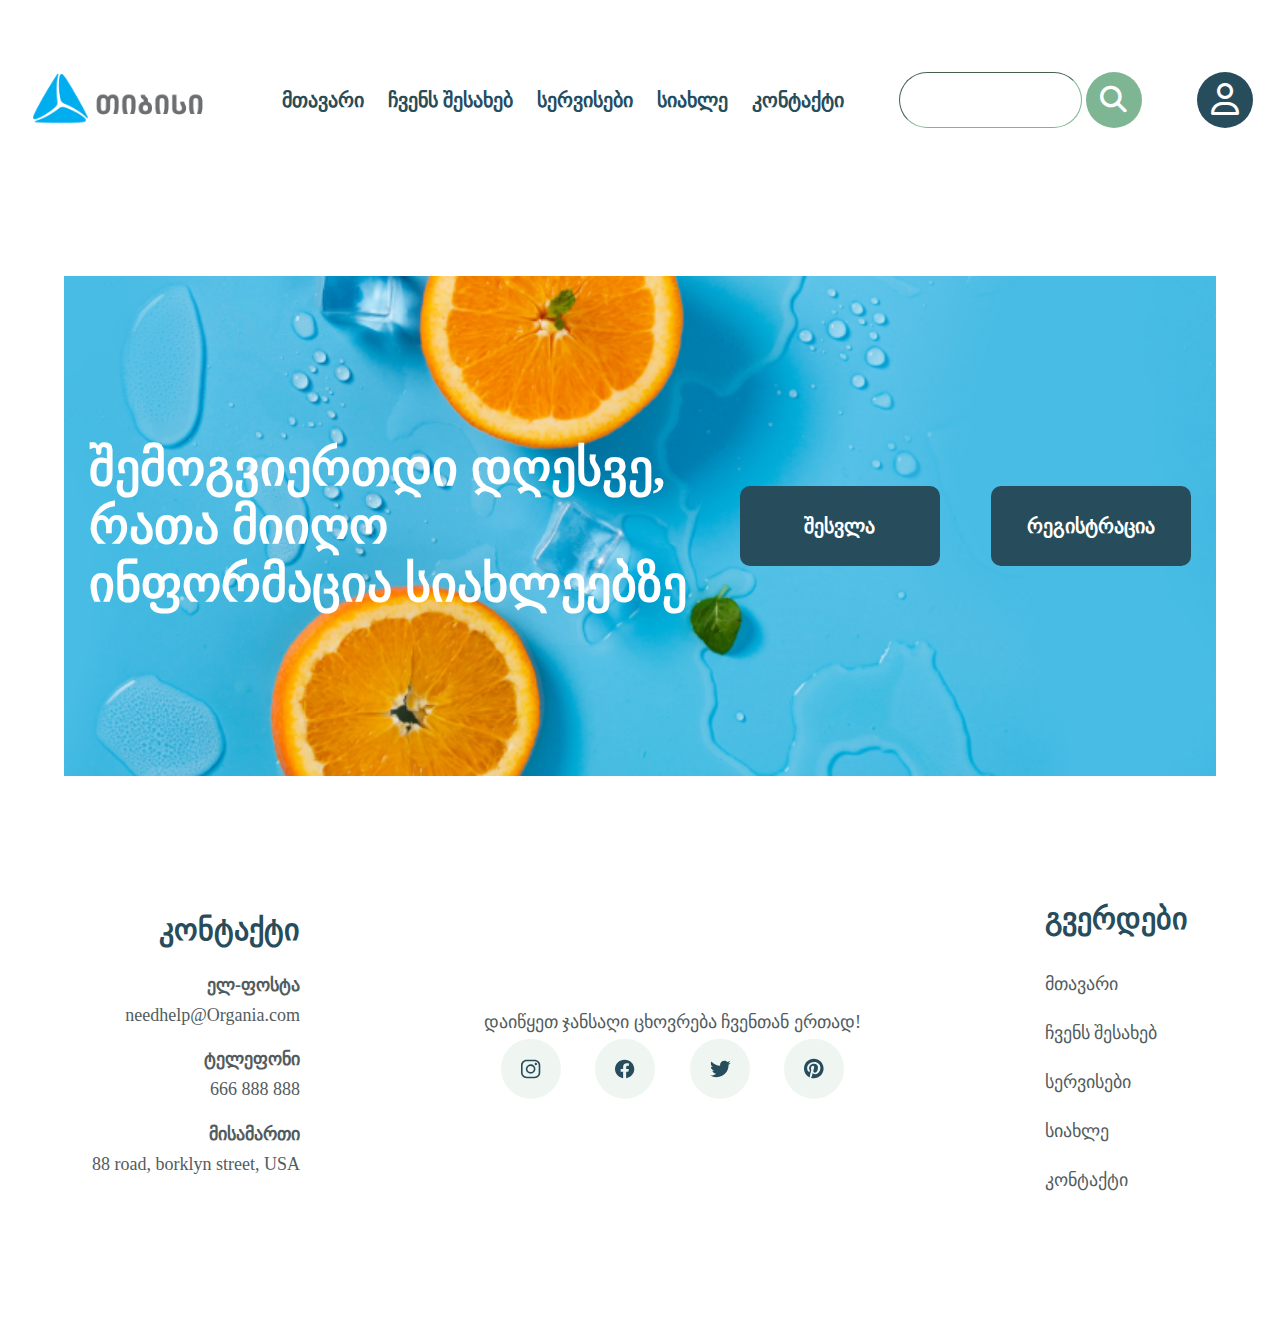
==== pages/about.html @ 6404eef7 "mtavari gverdi" ====
<!DOCTYPE html>
<html lang="en">
<head>
    <meta charset="UTF-8">
    <meta name="viewport" content="width=device-width, initial-scale=1.0">
    <title>ketevan paliani</title>
    <link rel="icon" href="https://static.wixstatic.com/shapes/dd97f4_88ccb0a32d854664ac028691bdad9ad7.svg">
    <link rel="stylesheet" 
    href="https://cdnjs.cloudflare.com/ajax/libs/font-awesome/6.4.0/css/all.min.css">
    <link rel="stylesheet" href="../css/reset.css">
    <link rel="stylesheet" href="../css/about.css">
</head>
<body>
    <header>
        <a href="https://www.tbceducation.ge/"><img src="../images/TBC.png" alt=""></a>
        <nav>
            <ul>
                <li>
                    <a href="../index.html">მთავარი</a>
                </li>
                <li>
                    <a>ჩვენს შესახებ</a>
                </li>
                <li>
                    <a href="../pages/services.html">სერვისები</a>
                </li>
                <li>
                    <a href="../pages/news.html">სიახლე</a>
                </li>
                <li>
                    <a href="../pages/contact.html">კონტაქტი</a>
                </li>
            </ul>
        </nav>
        <form action="/action_page.php">
            <input type="text" de name="search">
            <button type="submit"><i class="fa-solid fa-magnifying-glass fa-2xl"></i></button>
        </form>
        <a href="">
            <div class="account">
                <i class="fa-regular fa-user fa-2xl"></i>
            </div>
        </a>
        
    </header>
    <section class="homepage6">
        <div class="card">
            <h2>შემოგვიერთდი დღესვე, რათა მიიღო ინფორმაცია სიახლეებზე</h2>
            <a href="../pages/signUp.html">
                <button type="submit">შესვლა</button>
            </a>
            <a href="../pages/login.html">
                <button type="submit">რეგისტრაცია</button>
            </a>
        </div>
    </section>
    <footer>
        <div class="contact">
            <h3>კონტაქტი</h3>
            <h4>ელ-ფოსტა</h4>
            <p>needhelp@Organia.com</p>
            <h4>ტელეფონი</h4>
            <p>666 888 888</p>
            <h4>მისამართი</h4>
            <p>88 road, borklyn street, USA</p>
        </div>
        <div class="message">
            <p>დაიწყეთ ჯანსაღი ცხოვრება ჩვენთან ერთად!</p>
            <div class="icons">
                <img src="../images/ig.svg">
                <img src="../images/fb.svg">
                <img src="../images/twt.svg">
                <img src="../images/pin.svg">
            </div>
        </div>
        <div class="pages">
            <h3>გვერდები</h3>
            <nav>
                <ul>
                    <li>
                        <a href="../index.html">მთავარი</a>
                    </li>
                    <li>
                        <a>ჩვენს შესახებ</a>
                    </li>
                    <li>
                        <a href="../pages/services.html">სერვისები</a>
                    </li>
                    <li>
                        <a href="../pages/news.html">სიახლე</a>
                    </li>
                    <li>
                        <a href="../pages/contact.html">კონტაქტი</a>
                    </li>
                </ul>
            </nav>
        </div>
    </footer>
</body>
</html>
---- css/about.css ----
header {
  margin: 69px 0px;
  display: flex;
  align-items: center;
  justify-content: space-around;
}
header img {
  width: 180px;
  display: inline-block;
  vertical-align: top;
}
header nav {
  display: inline-block;
}
header nav li {
  display: inline-block;
}
header nav a {
  margin-left: 20px;
  color: #274C5B;
  font-family: Roboto;
  font-size: 20px;
  font-style: normal;
  font-weight: 700;
  line-height: normal;
}
header nav a:hover {
  color: #476D7D;
}
header input[type=text] {
  border-radius: 36px;
  border-color: #7EB693;
  border-width: 1px;
  height: 56px;
}
header button {
  width: 56px;
  height: 56px;
  border-width: 0px;
  border-radius: 50%;
  background-color: #7EB693;
}
header button i {
  color: #fff;
}
header .account {
  width: 56px;
  height: 56px;
  background-color: #274C5B;
  border-radius: 50%;
  display: flex;
  align-items: center;
  justify-content: center;
}
header .account i {
  color: #fff;
}

.homepage6 {
  margin-top: 145px;
}
.homepage6 .card {
  width: 90%;
  margin: 0 auto;
  position: relative;
  background-image: url(../images/6.jpg);
  background-position: center;
  background-size: cover;
  background-repeat: no-repeat;
  height: 500px;
  display: flex;
  justify-content: space-around;
  align-items: center;
}
.homepage6 .card h2 {
  width: 600px;
  color: #FFF;
  font-family: Roboto;
  font-size: 50px;
  font-style: normal;
  font-weight: 800;
  line-height: normal;
}
.homepage6 .card button {
  width: 200px;
  height: 80px;
  background-color: #274C5B;
  border-width: 0px;
  border-radius: 10px;
  color: #FFF;
  font-family: Roboto;
  font-size: 20px;
  font-style: normal;
  font-weight: 700;
  line-height: normal;
}
.homepage6 .card button:hover {
  background-color: #ffffff;
  color: #000;
}

footer {
  height: 555px;
  display: flex;
  align-items: center;
  justify-content: space-around;
}
footer h3 {
  color: #274C5B;
  font-family: Roboto;
  font-size: 30px;
  font-style: normal;
  font-weight: 700;
  line-height: normal;
  margin-bottom: 24px;
}
footer .contact h3 {
  text-align: right;
}
footer .contact h4 {
  color: #525C60;
  text-align: right;
  font-family: Open Sans;
  font-size: 18px;
  font-style: normal;
  font-weight: 700;
  line-height: 165%; /* 29.7px */
}
footer .contact p {
  color: #525C60;
  font-family: Open Sans;
  font-size: 18px;
  font-style: normal;
  font-weight: 400;
  line-height: 165.4%; /* 29.772px */
  text-align: right;
  margin-bottom: 15px;
}
footer .message p {
  color: #525C60;
  font-family: Open Sans;
  font-size: 18px;
  font-style: normal;
  font-weight: 400;
  line-height: 165.4%; /* 29.772px */
}
footer .message .icons {
  display: flex;
  justify-content: space-around;
}
footer .pages a {
  color: #525C60;
  font-family: Open Sans;
  font-size: 18px;
  font-style: normal;
  font-weight: 400;
  line-height: 272.9%; /* 49.122px */
}/*# sourceMappingURL=about.css.map */
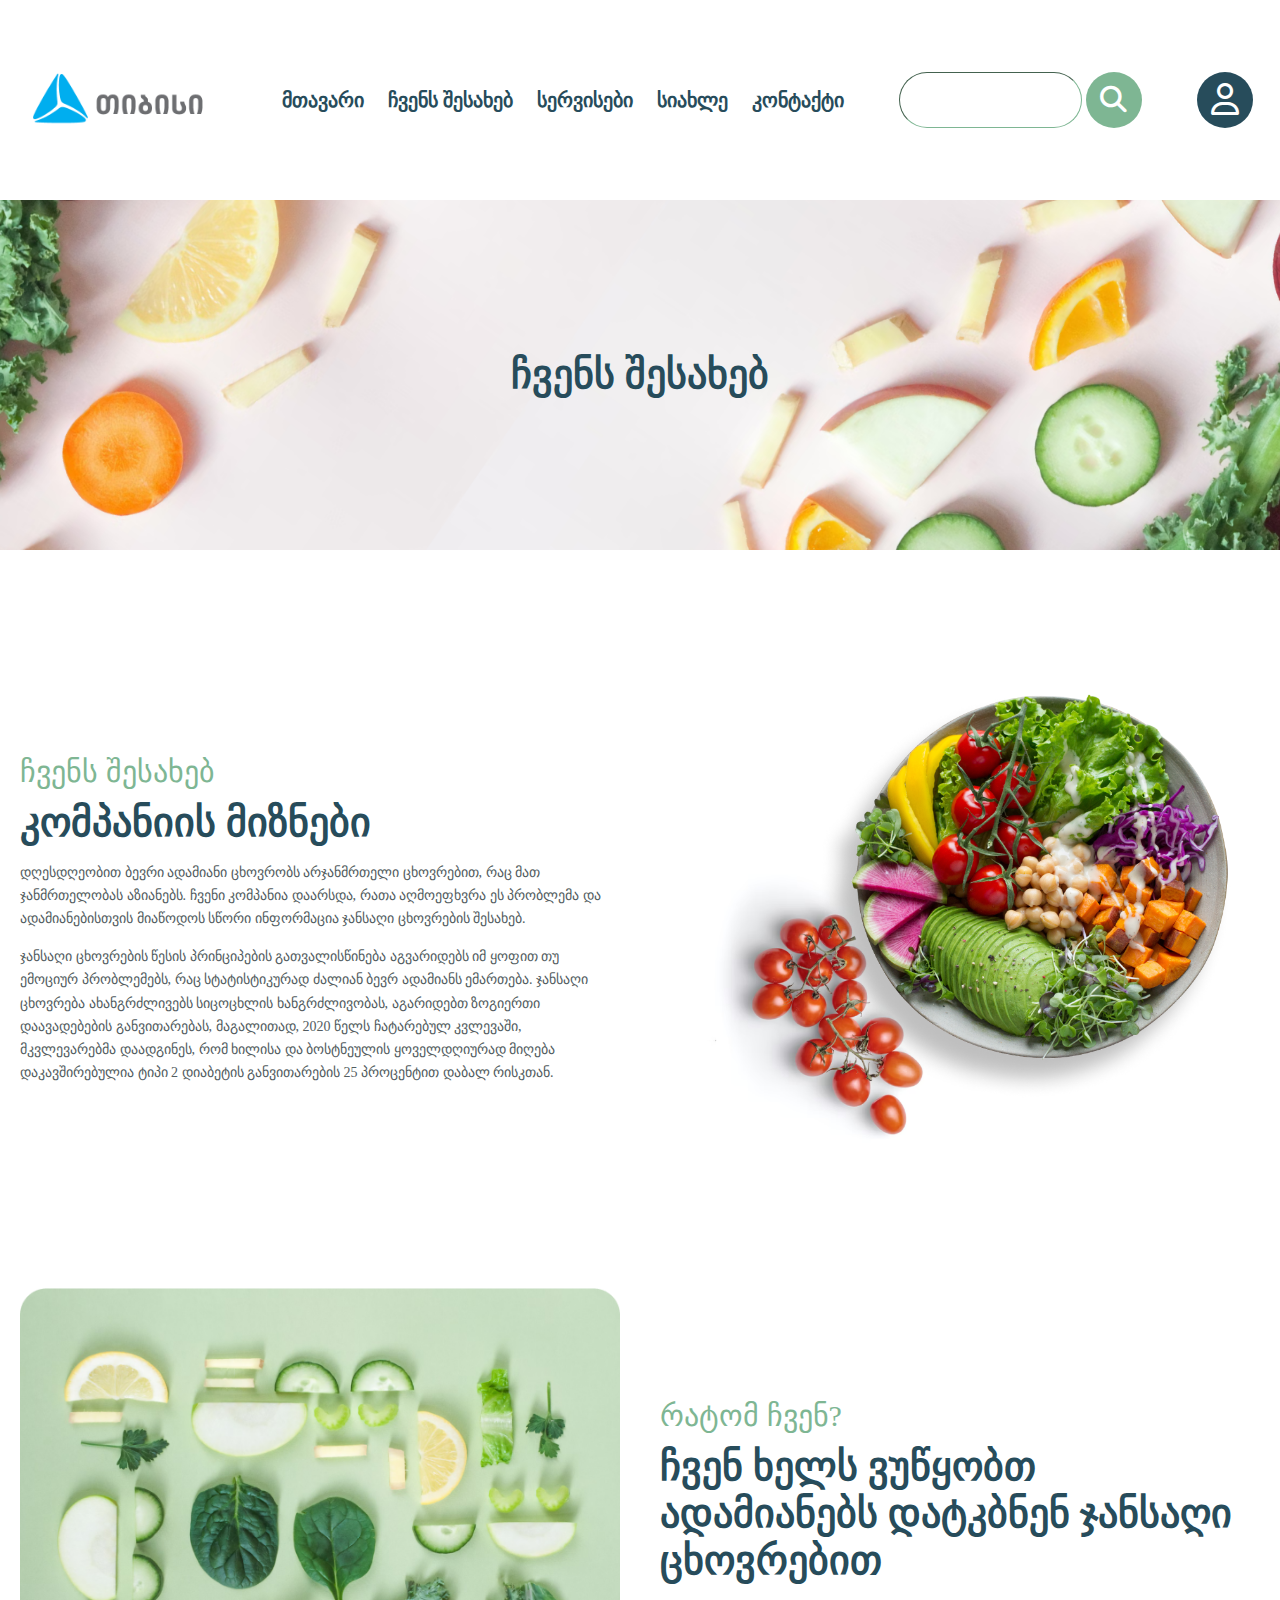
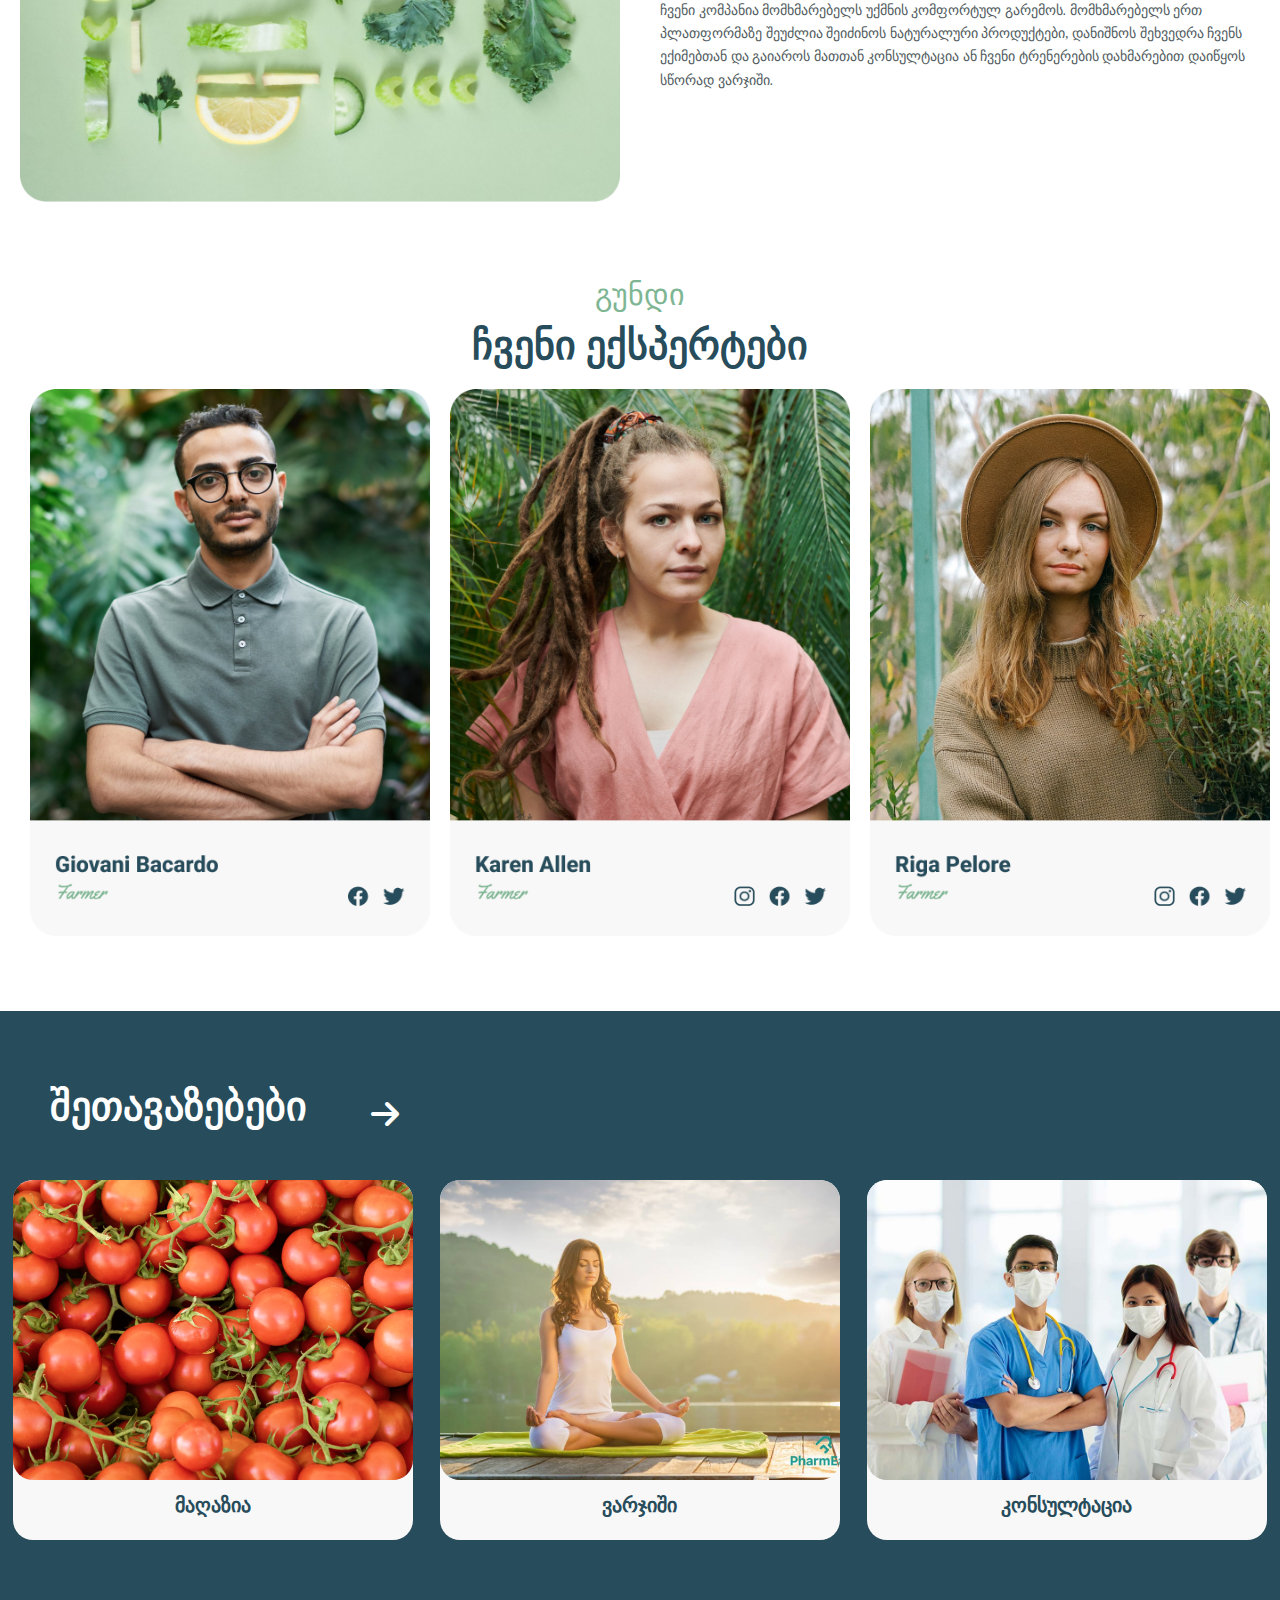
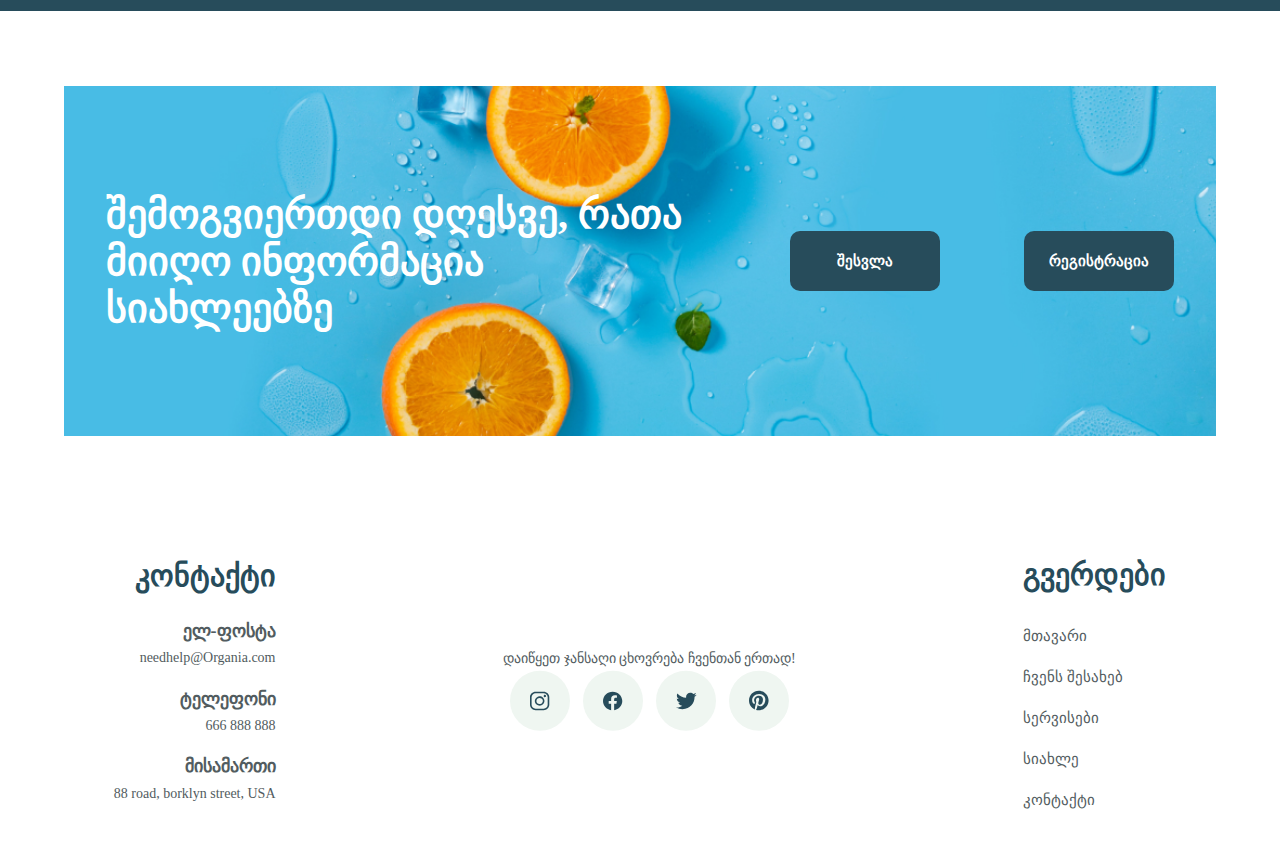
==== commit 0c08673c: "about" ====
--- a/pages/about.html
+++ b/pages/about.html
@@ -9,6 +9,7 @@
     href="https://cdnjs.cloudflare.com/ajax/libs/font-awesome/6.4.0/css/all.min.css">
     <link rel="stylesheet" href="../css/reset.css">
     <link rel="stylesheet" href="../css/about.css">
+    <link rel="stylesheet" href="../css/aboutmedia.css">
 </head>
 <body>
     <header>
@@ -22,34 +23,87 @@
                     <a>ჩვენს შესახებ</a>
                 </li>
                 <li>
-                    <a href="../pages/services.html">სერვისები</a>
+                    <a href="services.html">სერვისები</a>
                 </li>
                 <li>
-                    <a href="../pages/news.html">სიახლე</a>
+                    <a href="news.html">სიახლე</a>
                 </li>
                 <li>
-                    <a href="../pages/contact.html">კონტაქტი</a>
+                    <a href="contact.html">კონტაქტი</a>
                 </li>
             </ul>
         </nav>
+        <div class="burger">
+            <i class="fa-solid fa-bars fa-2xl" style="color: #000000;"></i>
+        </div>
         <form action="/action_page.php">
             <input type="text" de name="search">
             <button type="submit"><i class="fa-solid fa-magnifying-glass fa-2xl"></i></button>
         </form>
-        <a href="">
+        <a href="pages/login.html">
             <div class="account">
                 <i class="fa-regular fa-user fa-2xl"></i>
             </div>
         </a>
-        
     </header>
-    <section class="homepage6">
+    <section class="aboutpage1">
+        <h2>ჩვენს შესახებ</h2>
+    </section>
+    <section class="aboutpage2">
+        <div class="info">
+            <h4>ჩვენს შესახებ</h4>
+            <h2>კომპანიის მიზნები</h2>
+            <p>დღესდღეობით ბევრი ადამიანი ცხოვრობს არჯანმრთელი ცხოვრებით, რაც მათ ჯანმრთელობას აზიანებს. ჩვენი კომპანია დაარსდა, რათა აღმოეფხვრა ეს პრობლემა და ადამიანებისთვის მიაწოდოს სწორი ინფორმაცია ჯანსაღი ცხოვრების შესახებ.</p>    
+            <p>ჯანსაღი ცხოვრების წესის პრინციპების გათვალისწინება აგვარიდებს იმ ყოფით თუ ემოციურ პრობლემებს, რაც სტატისტიკურად ძალიან ბევრ ადამიანს ემართება. ჯანსაღი ცხოვრება ახანგრძლივებს სიცოცხლის ხანგრძლივობას, აგარიდებთ ზოგიერთი დაავადებების განვითარებას, მაგალითად, 2020 წელს ჩატარებულ კვლევაში, მკვლევარებმა დაადგინეს, რომ ხილისა და ბოსტნეულის ყოველდღიურად მიღება დაკავშირებულია ტიპი 2 დიაბეტის განვითარების 25 პროცენტით დაბალ რისკთან.</p>
+        </div>
+        <img src="../images/a2.png">
+    </section>
+    <section class="aboutpage3">
+        <img src="../images/a3.png">
+        <div class="info">
+            <h4>რატომ ჩვენ?</h4>
+            <h2>ჩვენ ხელს ვუწყობთ ადამიანებს დატკბნენ ჯანსაღი ცხოვრებით</h2>
+            <p>ჩვენი კომპანია მომხმარებელს უქმნის კომფორტულ გარემოს. მომხმარებელს ერთ პლათფორმაზე შეუძლია შეიძინოს ნატურალური პროდუქტები, დანიშნოს შეხვედრა ჩვენს ექიმებთან და გაიაროს მათთან კონსულტაცია ან ჩვენი ტრენერების დახმარებით დაიწყოს სწორად ვარჯიში.</p>
+        </div>
+    </section>
+    <section class="aboutpage4">
+        <div class="header">
+            <h4>გუნდი</h4>
+            <h2>ჩვენი ექსპერტები</h2>
+        </div>
+        <div class="team">
+            <img src="../images/a4.1.png">
+            <img src="../images/a4.2.png">
+            <img src="../images/a4.3.png">
+        </div>
+    </section>
+    <section class="aboutpage5">
+        <div class="services">
+            <h4>შეთავაზებები</h4>
+            <a href="services.html"><i class="fa-solid fa-arrow-right fa-2xl" style="color: #ffffff;"></i></a>
+        </div>
+        <div class="offer">
+            <div class="card">
+                <img src="../images/4.1.png">
+                <h3>მაღაზია</h3>
+            </div>
+            <div class="card">
+                <img src="../images/4.2.jpg">
+                <h3>ვარჯიში</h3>
+            </div>
+            <div class="card">
+                <img src="../images/4.3.jpg">
+                <h3>კონსულტაცია</h3>
+            </div>
+        </div>
+    </section>
+    <section class="aboutpage6">
         <div class="card">
             <h2>შემოგვიერთდი დღესვე, რათა მიიღო ინფორმაცია სიახლეებზე</h2>
-            <a href="../pages/signUp.html">
+            <a href="pages/signUp.html">
                 <button type="submit">შესვლა</button>
             </a>
-            <a href="../pages/login.html">
+            <a href="pages/login.html">
                 <button type="submit">რეგისტრაცია</button>
             </a>
         </div>
@@ -78,23 +132,24 @@
             <nav>
                 <ul>
                     <li>
-                        <a href="../index.html">მთავარი</a>
+                        <a>მთავარი</a>
                     </li>
                     <li>
-                        <a>ჩვენს შესახებ</a>
+                        <a href="pages/about.html">ჩვენს შესახებ</a>
                     </li>
                     <li>
-                        <a href="../pages/services.html">სერვისები</a>
+                        <a href="pages/services.html">სერვისები</a>
                     </li>
                     <li>
-                        <a href="../pages/news.html">სიახლე</a>
+                        <a href="pages/news.html">სიახლე</a>
                     </li>
                     <li>
-                        <a href="../pages/contact.html">კონტაქტი</a>
+                        <a href="pages/contact.html">კონტაქტი</a>
                     </li>
                 </ul>
             </nav>
         </div>
+
     </footer>
 </body>
 </html>--- a/css/about.css
+++ b/css/about.css
@@ -55,11 +55,203 @@
 header .account i {
   color: #fff;
 }
-
-.homepage6 {
-  margin-top: 145px;
-}
-.homepage6 .card {
+header .burger {
+  width: 46px;
+  height: 46px;
+  background-color: #EFD372;
+  border-radius: 50%;
+  display: flex;
+  align-items: center;
+  justify-content: center;
+  display: none;
+}
+
+.aboutpage1 {
+  width: 100%;
+  background-image: url(../images/a1.png);
+  background-position: center;
+  background-size: cover;
+  background-repeat: no-repeat;
+  height: 350px;
+  display: flex;
+  justify-content: center;
+  align-items: center;
+}
+.aboutpage1 h2 {
+  color: #274C5B;
+  font-family: Roboto;
+  font-size: 40px;
+  font-style: normal;
+  font-weight: 800;
+  line-height: normal;
+}
+
+.aboutpage2 {
+  display: flex;
+  justify-content: space-around;
+  align-items: center;
+  margin-top: 75px;
+}
+.aboutpage2 .info {
+  width: 600px;
+}
+.aboutpage2 .info h4 {
+  color: #7EB693;
+  font-family: Yellowtail;
+  font-size: 30px;
+  font-style: normal;
+  font-weight: 400;
+  line-height: normal;
+}
+.aboutpage2 .info h2 {
+  color: #274C5B;
+  font-family: Roboto;
+  font-size: 40px;
+  font-style: normal;
+  font-weight: 800;
+  line-height: normal;
+  margin-top: 10px;
+}
+.aboutpage2 .info p {
+  color: #525C60;
+  font-family: Open Sans;
+  font-size: 14px;
+  font-style: normal;
+  font-weight: 400;
+  line-height: 165.4%; /* 29.772px */
+  margin-top: 15px;
+}
+.aboutpage2 img {
+  width: 600px;
+}
+
+.aboutpage3 {
+  display: flex;
+  justify-content: space-around;
+  align-items: center;
+  margin-top: 75px;
+}
+.aboutpage3 img {
+  width: 600px;
+}
+.aboutpage3 .info {
+  width: 600px;
+}
+.aboutpage3 .info h4 {
+  color: #7EB693;
+  font-family: Yellowtail;
+  font-size: 30px;
+  font-style: normal;
+  font-weight: 400;
+  line-height: normal;
+}
+.aboutpage3 .info h2 {
+  color: #274C5B;
+  font-family: Roboto;
+  font-size: 40px;
+  font-style: normal;
+  font-weight: 800;
+  line-height: normal;
+  margin-top: 10px;
+}
+.aboutpage3 .info p {
+  color: #525C60;
+  font-family: Open Sans;
+  font-size: 14px;
+  font-style: normal;
+  font-weight: 400;
+  line-height: 165.4%; /* 29.772px */
+  margin-top: 15px;
+}
+
+.aboutpage4 {
+  margin-top: 75px;
+  display: flex;
+  flex-direction: column;
+  align-items: center;
+}
+.aboutpage4 h4 {
+  color: #7EB693;
+  font-family: Yellowtail;
+  font-size: 30px;
+  font-style: normal;
+  font-weight: 400;
+  line-height: normal;
+  text-align: center;
+  margin-bottom: 10px;
+}
+.aboutpage4 h2 {
+  color: #274C5B;
+  font-family: Roboto;
+  font-size: 40px;
+  font-style: normal;
+  font-weight: 800;
+  line-height: normal;
+  text-align: center;
+  margin-bottom: 20px;
+}
+.aboutpage4 .team {
+  display: flex;
+}
+.aboutpage4 .team img {
+  width: 400px;
+  margin-left: 20px;
+}
+
+.aboutpage5 {
+  margin-top: 75px;
+  background-color: #274C5B;
+  height: 600px;
+  display: flex;
+  flex-direction: column;
+  justify-content: center;
+}
+.aboutpage5 .services h4 {
+  color: #FFF;
+  font-family: Roboto;
+  font-size: 40px;
+  font-style: normal;
+  font-weight: 800;
+  line-height: normal;
+  margin-bottom: 50px;
+  margin-left: 50px;
+  display: inline-block;
+}
+.aboutpage5 .services a {
+  display: inline-block;
+  margin-left: 60px;
+}
+.aboutpage5 .offer {
+  display: flex;
+  justify-content: space-around;
+}
+.aboutpage5 .offer .card {
+  background-color: #f9f8f8;
+  height: 360px;
+  border-radius: 20px;
+}
+.aboutpage5 .offer .card img {
+  width: 400px;
+  height: 300px;
+  -o-object-fit: cover;
+     object-fit: cover;
+  border-radius: 20px;
+}
+.aboutpage5 .offer .card h3 {
+  margin-top: 10px;
+  color: #274C5B;
+  font-family: Roboto;
+  text-align: center;
+  font-size: 20px;
+  font-style: normal;
+  font-weight: 600;
+  line-height: normal;
+}
+
+.aboutpage6 {
+  margin-top: 75px;
+}
+.aboutpage6 .card {
   width: 90%;
   margin: 0 auto;
   position: relative;
@@ -67,40 +259,41 @@
   background-position: center;
   background-size: cover;
   background-repeat: no-repeat;
-  height: 500px;
-  display: flex;
-  justify-content: space-around;
-  align-items: center;
-}
-.homepage6 .card h2 {
+  height: 350px;
+  display: flex;
+  justify-content: space-around;
+  align-items: center;
+}
+.aboutpage6 .card h2 {
   width: 600px;
   color: #FFF;
   font-family: Roboto;
-  font-size: 50px;
-  font-style: normal;
-  font-weight: 800;
-  line-height: normal;
-}
-.homepage6 .card button {
-  width: 200px;
-  height: 80px;
+  font-size: 40px;
+  font-style: normal;
+  font-weight: 800;
+  line-height: normal;
+}
+.aboutpage6 .card button {
+  width: 150px;
+  height: 60px;
   background-color: #274C5B;
   border-width: 0px;
   border-radius: 10px;
   color: #FFF;
   font-family: Roboto;
-  font-size: 20px;
+  font-size: 15px;
   font-style: normal;
   font-weight: 700;
   line-height: normal;
 }
-.homepage6 .card button:hover {
+.aboutpage6 .card button:hover {
   background-color: #ffffff;
   color: #000;
 }
 
 footer {
-  height: 555px;
+  margin-top: 75px;
+  height: 355px;
   display: flex;
   align-items: center;
   justify-content: space-around;
@@ -129,7 +322,7 @@
 footer .contact p {
   color: #525C60;
   font-family: Open Sans;
-  font-size: 18px;
+  font-size: 14px;
   font-style: normal;
   font-weight: 400;
   line-height: 165.4%; /* 29.772px */
@@ -139,7 +332,7 @@
 footer .message p {
   color: #525C60;
   font-family: Open Sans;
-  font-size: 18px;
+  font-size: 14px;
   font-style: normal;
   font-weight: 400;
   line-height: 165.4%; /* 29.772px */
@@ -151,7 +344,7 @@
 footer .pages a {
   color: #525C60;
   font-family: Open Sans;
-  font-size: 18px;
+  font-size: 15px;
   font-style: normal;
   font-weight: 400;
   line-height: 272.9%; /* 49.122px */
--- a/css/aboutmedia.css
+++ b/css/aboutmedia.css
@@ -0,0 +1,248 @@
+@media (max-width: 1240px){
+    header img{
+        width: 150px;
+    }
+    header nav a{
+        font-size: 15px;
+    }
+    header input[type=text]{
+        display: none;
+    }
+    header button{
+        width: 46px;
+        height: 46px;
+    }
+    header .account{
+        width: 46px;
+        height: 46px;
+    }
+    .aboutpage1{
+        height: 300px;
+    }
+    .aboutpage1 h2{
+        font-size: 30px;
+    }
+    .aboutpage2 img{
+        width: 500px;
+    }
+    .aboutpage2 .info{
+        width: 500px;
+    }
+    .aboutpage2 .info h4{
+        font-size: 23px;
+    }
+    .aboutpage2 .info h2{
+        font-size: 30px;
+    }
+    .aboutpage2 .info p{
+        font-size: 12px;
+    }
+    .aboutpage3 img{
+        width: 500px;
+    }
+    .aboutpage3 .info{
+        width: 500px;
+    }
+    .aboutpage3 .info h4{
+        font-size: 23px;
+    }
+    .aboutpage3 .info h2{
+        font-size: 30px;
+    }
+    .aboutpage3 .info p{
+        font-size: 12px;
+    }
+    .aboutpage4 h4{
+        font-size: 23px;
+    }
+    .aboutpage4 h2{
+        font-size: 30px;
+    }
+    .aboutpage4 .team img{
+        width: 330px;
+    }
+    .aboutpage5{
+        height: 530px;
+    }
+    .aboutpage5 .services h4{
+        font-size: 30px;
+        margin-bottom: 40px;
+    }
+    .aboutpage5 .services a{
+        margin-left: 35px;
+    }
+    .aboutpage5 .offer .card{
+        height: 280px;
+    }
+    .aboutpage5 .offer .card img{
+        width: 330px;
+        height: 230px;
+    }
+    .aboutpage5 .offer .card h3{
+        font-size: 15px;
+    }
+    .aboutpage6 .card{
+        height: 260px;
+    }
+    .aboutpage6 .card h2{
+        width: 500px;
+        font-size: 30px;
+    }
+    .aboutpage6 .card button{
+        width: 130px;
+        height: 40px;
+        font-size: 12px;
+    }
+    footer{
+        height: 300px;
+    }
+    footer h3{
+        font-size: 23px;
+    }
+    footer .contact h4{
+        font-size: 15px;
+    }
+    footer .contact p{
+        font-size: 12px;
+    }
+    footer .message p{
+        font-size: 12px;
+    }
+    footer .pages a{
+        font-size: 12px;
+    }
+}
+@media (max-width: 1100px){
+    .aboutpage2 img{
+        width: 400px;
+    }
+    .aboutpage2 .info{
+        width: 400px;
+    }
+    .aboutpage3 img{
+        width: 400px;
+    }
+    .aboutpage3 .info{
+        width: 400px;
+    }
+    .aboutpage4 .team img{
+        width: 270px;
+    }
+    .aboutpage5{
+        height: 400px;
+    }
+    .aboutpage5 .offer .card{
+        height: 200px;
+    }
+    .aboutpage5 .offer .card img{
+        width: 270px;
+        height: 160px;
+    }
+}
+@media (max-width: 870px){
+    header nav{
+        display: none;
+    }
+    header .burger{
+        display: flex;
+    }
+    .aboutpage1 h2{
+        font-size: 25px;
+    }
+    .aboutpage2{
+        flex-direction: column-reverse;
+        justify-content: center;
+    }
+    .aboutpage2 .info h4{
+        font-size: 20px;
+        margin-top: 15px;
+    }
+    .aboutpage2 .info h2{
+        font-size: 25px;
+    }
+    .aboutpage3{
+        flex-direction: column;
+        justify-content: center;
+    }
+    .aboutpage3 .info h4{
+        font-size: 20px;
+        margin-top: 15px;
+    }
+    .aboutpage3 .info h2{
+        font-size: 25px;
+    }
+    .aboutpage4 .team{
+        flex-direction: column;
+    }
+    .aboutpage4 .team img{
+        margin: 0;
+        width: 330px;
+        margin-bottom: 10px;
+    }
+    .aboutpage5{
+        align-items: center;
+        height: 880px;
+    }
+    .aboutpage5 .services h4{
+        font-size: 20px;
+    }
+    .aboutpage5 .offer{
+        flex-direction: column;
+    }
+    .aboutpage5 .offer .card{
+        height: 240px;
+        margin-bottom: 25px;
+    }
+    .aboutpage5 .offer .card img{
+        width: 300px;
+        height: 200px;
+    }
+    .aboutpage6 .card{
+        height: 240px;
+        flex-wrap: wrap;
+        flex-direction: column;
+    }
+    .aboutpage6 .card h2{
+        width: 300px;
+        font-size: 25px;
+        text-align: center;
+    }
+    footer{
+        height: 600px;
+        flex-direction: column;
+        justify-content: center;
+    }
+    footer .contact h3{
+        text-align: center;
+    }
+    footer .contact h4{
+        text-align: center;
+    }
+    footer .contact p{
+        text-align: center;
+    }
+    footer .message{
+        margin-top: 40px;
+        margin-bottom: 40px;
+    }
+    footer .pages a{
+        text-align: center;
+    }
+}
+@media (max-width: 520px){
+    .aboutpage1{
+        height: 200px;
+    }
+    .aboutpage2 img{
+        width: 330px;
+    }
+    .aboutpage2 .info{
+        width: 330px;
+    }
+    .aboutpage3 img{
+        width: 330px;
+    }
+    .aboutpage3 .info{
+        width: 330px;
+    }
+}